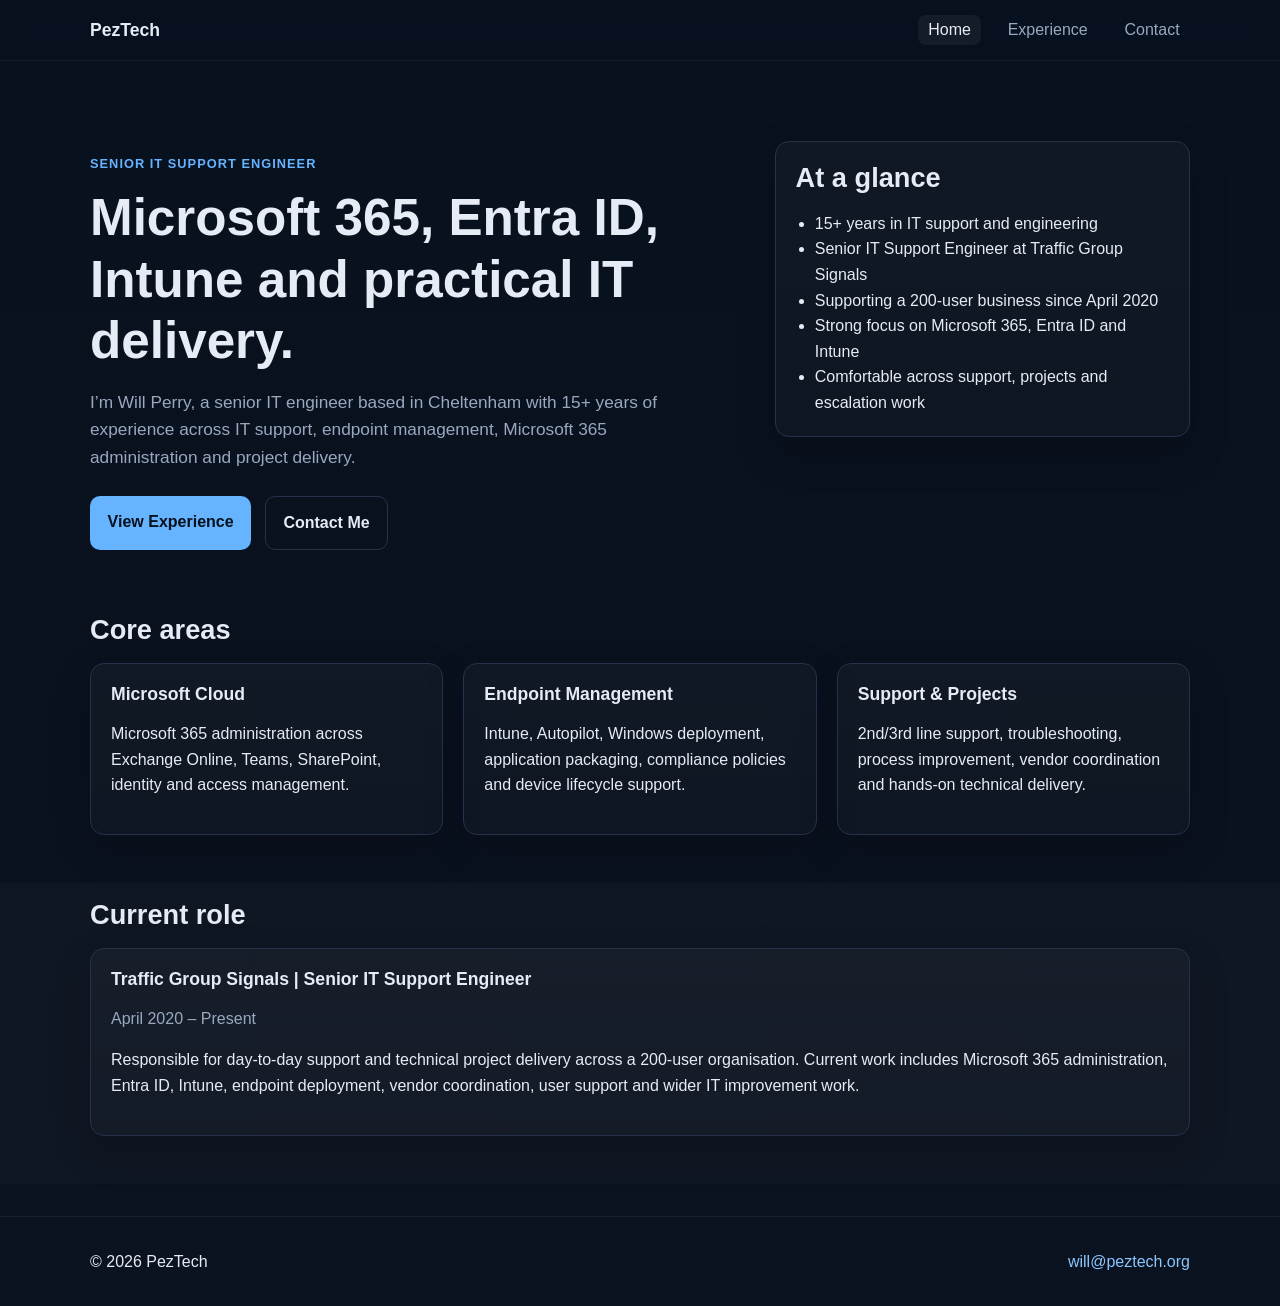
==== index.html @ cf20bdfb "Add files via upload" ====
<!DOCTYPE html>
<html lang="en">
<head>
  <meta charset="UTF-8" />
  <meta name="viewport" content="width=device-width, initial-scale=1.0" />
  <meta name="description" content="Will Perry - Senior IT Support Engineer specialising in Microsoft 365, Entra ID, Intune and project delivery." />
  <title>PezTech | Senior IT Support Engineer</title>
  <link rel="stylesheet" href="styles.css" />
</head>
<body>
  <header class="site-header">
    <div class="container nav-wrap">
      <a class="brand" href="index.html">PezTech</a>
      <nav>
        <ul class="nav">
          <li><a href="index.html" class="active">Home</a></li>
          <li><a href="experience.html">Experience</a></li>
          <li><a href="contact.html">Contact</a></li>
        </ul>
      </nav>
    </div>
  </header>

  <main>
    <section class="hero">
      <div class="container hero-grid">
        <div>
          <p class="eyebrow">Senior IT Support Engineer</p>
          <h1>Microsoft 365, Entra ID, Intune and practical IT delivery.</h1>
          <p class="lead">
            I’m Will Perry, a senior IT engineer based in Cheltenham with 15+ years of experience across IT support,
            endpoint management, Microsoft 365 administration and project delivery.
          </p>
          <div class="button-row">
            <a class="button" href="experience.html">View Experience</a>
            <a class="button button-secondary" href="contact.html">Contact Me</a>
          </div>
        </div>
        <aside class="card summary-card">
          <h2>At a glance</h2>
          <ul class="clean-list">
            <li>15+ years in IT support and engineering</li>
            <li>Senior IT Support Engineer at Traffic Group Signals</li>
            <li>Supporting a 200-user business since April 2020</li>
            <li>Strong focus on Microsoft 365, Entra ID and Intune</li>
            <li>Comfortable across support, projects and escalation work</li>
          </ul>
        </aside>
      </div>
    </section>

    <section class="section">
      <div class="container">
        <h2>Core areas</h2>
        <div class="grid three-up">
          <article class="card">
            <h3>Microsoft Cloud</h3>
            <p>Microsoft 365 administration across Exchange Online, Teams, SharePoint, identity and access management.</p>
          </article>
          <article class="card">
            <h3>Endpoint Management</h3>
            <p>Intune, Autopilot, Windows deployment, application packaging, compliance policies and device lifecycle support.</p>
          </article>
          <article class="card">
            <h3>Support & Projects</h3>
            <p>2nd/3rd line support, troubleshooting, process improvement, vendor coordination and hands-on technical delivery.</p>
          </article>
        </div>
      </div>
    </section>

    <section class="section section-alt">
      <div class="container">
        <h2>Current role</h2>
        <div class="card">
          <h3>Traffic Group Signals | Senior IT Support Engineer</h3>
          <p class="muted">April 2020 – Present</p>
          <p>
            Responsible for day-to-day support and technical project delivery across a 200-user organisation. Current work includes
            Microsoft 365 administration, Entra ID, Intune, endpoint deployment, vendor coordination, user support and wider IT improvement work.
          </p>
        </div>
      </div>
    </section>
  </main>

  <footer class="site-footer">
    <div class="container footer-wrap">
      <p>© <span id="year"></span> PezTech</p>
      <p><a href="mailto:will@peztech.org">will@peztech.org</a></p>
    </div>
  </footer>

  <script src="script.js"></script>
</body>
</html>
---- styles.css ----
:root {
  --bg: #0b1220;
  --panel: #121a2b;
  --panel-soft: #172136;
  --text: #e5ecf5;
  --muted: #99a8bf;
  --line: #26324a;
  --accent: #66b3ff;
  --accent-strong: #8bc6ff;
  --max: 1100px;
  --radius: 14px;
}

* { box-sizing: border-box; }
html { scroll-behavior: smooth; }
body {
  margin: 0;
  font-family: Inter, Segoe UI, Roboto, Arial, sans-serif;
  background: linear-gradient(180deg, #08111e 0%, #0b1220 100%);
  color: var(--text);
  line-height: 1.6;
}

a { color: var(--accent-strong); text-decoration: none; }
a:hover { text-decoration: underline; }

.container {
  width: min(100% - 2rem, var(--max));
  margin: 0 auto;
}
.narrow { width: min(100% - 2rem, 860px); }

.site-header {
  position: sticky;
  top: 0;
  z-index: 50;
  background: rgba(8, 17, 30, 0.9);
  backdrop-filter: blur(10px);
  border-bottom: 1px solid rgba(255,255,255,0.06);
}

.nav-wrap, .footer-wrap {
  display: flex;
  justify-content: space-between;
  align-items: center;
  gap: 1rem;
  padding: 1rem 0;
}

.brand {
  font-weight: 700;
  font-size: 1.1rem;
  color: var(--text);
}

.nav {
  list-style: none;
  display: flex;
  gap: 1rem;
  margin: 0;
  padding: 0;
}

.nav a {
  color: var(--muted);
  padding: 0.4rem 0.65rem;
  border-radius: 8px;
}

.nav a.active,
.nav a:hover {
  color: var(--text);
  background: rgba(255,255,255,0.05);
  text-decoration: none;
}

.hero, .page-header {
  padding: 5rem 0 3rem;
}

.hero-grid, .grid {
  display: grid;
  gap: 1.25rem;
}
.hero-grid { grid-template-columns: 1.6fr 1fr; align-items: start; }
.three-up { grid-template-columns: repeat(3, 1fr); }
.two-up { grid-template-columns: repeat(2, 1fr); }

.eyebrow {
  text-transform: uppercase;
  letter-spacing: 0.08em;
  color: var(--accent);
  font-size: 0.8rem;
  font-weight: 700;
}

h1, h2, h3 { line-height: 1.2; margin-top: 0; }
h1 { font-size: clamp(2.1rem, 4vw, 3.6rem); margin-bottom: 1rem; }
h2 { font-size: 1.7rem; margin-bottom: 1rem; }
h3 { font-size: 1.1rem; margin-bottom: 0.5rem; }

.lead {
  color: var(--muted);
  font-size: 1.08rem;
  max-width: 65ch;
}
.muted { color: var(--muted); }

.section { padding: 1rem 0 3rem; }
.section-alt { background: rgba(255,255,255,0.02); }

.card {
  background: linear-gradient(180deg, rgba(255,255,255,0.03), rgba(255,255,255,0.02));
  border: 1px solid var(--line);
  border-radius: var(--radius);
  padding: 1.25rem;
  box-shadow: 0 16px 40px rgba(0,0,0,0.18);
}

.button-row {
  display: flex;
  gap: 0.85rem;
  flex-wrap: wrap;
  margin-top: 1.5rem;
}

.button {
  display: inline-block;
  background: var(--accent);
  color: #06111f;
  font-weight: 700;
  padding: 0.85rem 1.1rem;
  border-radius: 10px;
}
.button:hover { text-decoration: none; filter: brightness(1.05); }
.button-secondary {
  background: transparent;
  color: var(--text);
  border: 1px solid var(--line);
}

.clean-list {
  margin: 0;
  padding-left: 1.2rem;
}

.timeline-item { margin-bottom: 1rem; }
.compact-grid .card p { margin-bottom: 0; }
.contact-card p { margin: 0.5rem 0; }

.site-footer {
  border-top: 1px solid rgba(255,255,255,0.06);
  margin-top: 2rem;
}

@media (max-width: 900px) {
  .hero-grid, .three-up, .two-up { grid-template-columns: 1fr; }
}

@media (max-width: 640px) {
  .nav-wrap, .footer-wrap {
    flex-direction: column;
    align-items: flex-start;
  }
  .nav {
    flex-wrap: wrap;
  }
  .hero, .page-header { padding-top: 3.5rem; }
}
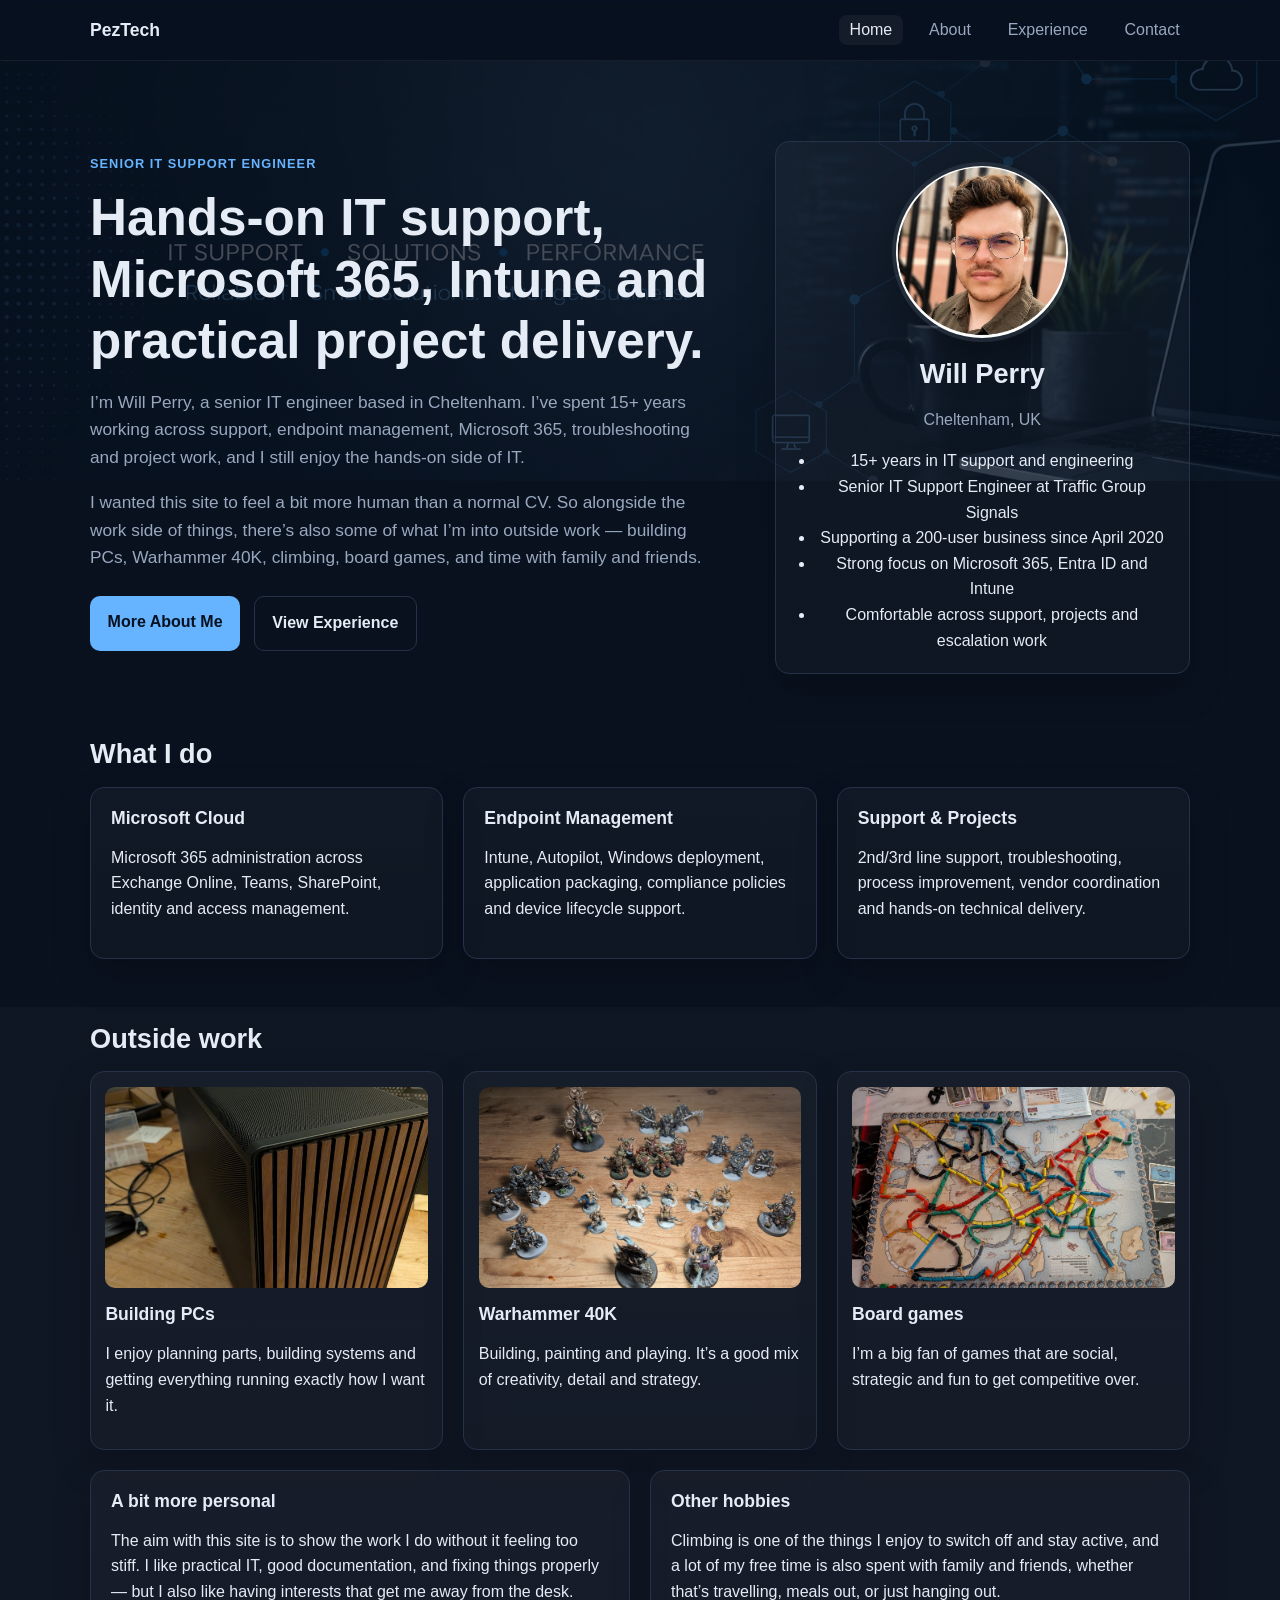
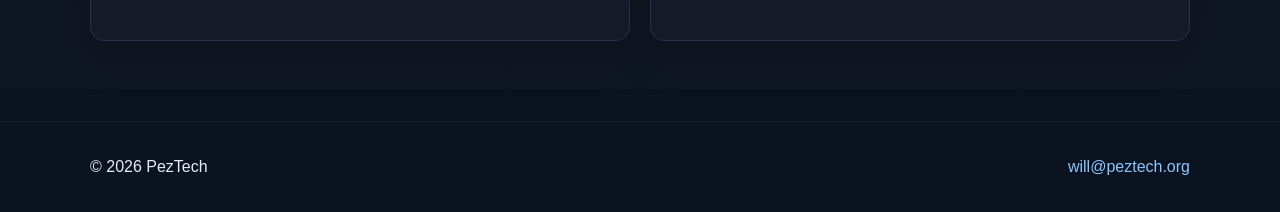
==== commit ed93790b: "Add files via upload" ====
--- a/index.html
+++ b/index.html
@@ -3,8 +3,8 @@
 <head>
   <meta charset="UTF-8" />
   <meta name="viewport" content="width=device-width, initial-scale=1.0" />
-  <meta name="description" content="Will Perry - Senior IT Support Engineer specialising in Microsoft 365, Entra ID, Intune and project delivery." />
-  <title>PezTech | Senior IT Support Engineer</title>
+  <meta name="description" content="Will Perry - Senior IT Support Engineer specialising in Microsoft 365, Entra ID, Intune and hands-on IT delivery." />
+  <title>PezTech | Will Perry</title>
   <link rel="stylesheet" href="styles.css" />
 </head>
 <body>
@@ -14,6 +14,7 @@
       <nav>
         <ul class="nav">
           <li><a href="index.html" class="active">Home</a></li>
+          <li><a href="about.html">About</a></li>
           <li><a href="experience.html">Experience</a></li>
           <li><a href="contact.html">Contact</a></li>
         </ul>
@@ -22,22 +23,33 @@
   </header>
 
   <main>
-    <section class="hero">
-      <div class="container hero-grid">
+    <section class="hero hero-with-banner">
+      <div class="hero-banner">
+        <img src="banner.png" alt="Tech themed banner" />
+      </div>
+      <div class="container hero-grid hero-grid-personal">
         <div>
           <p class="eyebrow">Senior IT Support Engineer</p>
-          <h1>Microsoft 365, Entra ID, Intune and practical IT delivery.</h1>
+          <h1>Hands-on IT support, Microsoft 365, Intune and practical project delivery.</h1>
           <p class="lead">
-            I’m Will Perry, a senior IT engineer based in Cheltenham with 15+ years of experience across IT support,
-            endpoint management, Microsoft 365 administration and project delivery.
+            I’m Will Perry, a senior IT engineer based in Cheltenham. I’ve spent 15+ years working across support,
+            endpoint management, Microsoft 365, troubleshooting and project work, and I still enjoy the hands-on side of IT.
+          </p>
+          <p class="lead">
+            I wanted this site to feel a bit more human than a normal CV. So alongside the work side of things,
+            there’s also some of what I’m into outside work — building PCs, Warhammer 40K, climbing,
+            board games, and time with family and friends.
           </p>
           <div class="button-row">
-            <a class="button" href="experience.html">View Experience</a>
-            <a class="button button-secondary" href="contact.html">Contact Me</a>
+            <a class="button" href="about.html">More About Me</a>
+            <a class="button button-secondary" href="experience.html">View Experience</a>
           </div>
         </div>
-        <aside class="card summary-card">
-          <h2>At a glance</h2>
+
+        <aside class="card profile-card">
+          <img class="profile-photo" src="profile.png" alt="Portrait of Will Perry" />
+          <h2>Will Perry</h2>
+          <p class="muted">Cheltenham, UK</p>
           <ul class="clean-list">
             <li>15+ years in IT support and engineering</li>
             <li>Senior IT Support Engineer at Traffic Group Signals</li>
@@ -51,7 +63,7 @@
 
     <section class="section">
       <div class="container">
-        <h2>Core areas</h2>
+        <h2>What I do</h2>
         <div class="grid three-up">
           <article class="card">
             <h3>Microsoft Cloud</h3>
@@ -71,14 +83,40 @@
 
     <section class="section section-alt">
       <div class="container">
-        <h2>Current role</h2>
-        <div class="card">
-          <h3>Traffic Group Signals | Senior IT Support Engineer</h3>
-          <p class="muted">April 2020 – Present</p>
-          <p>
-            Responsible for day-to-day support and technical project delivery across a 200-user organisation. Current work includes
-            Microsoft 365 administration, Entra ID, Intune, endpoint deployment, vendor coordination, user support and wider IT improvement work.
-          </p>
+        <h2>Outside work</h2>
+        <div class="grid hobby-preview-grid">
+          <article class="card hobby-preview">
+            <img class="content-image hobby-thumb" src="pc-final.jpg" alt="Completed PC build on a desk" />
+            <h3>Building PCs</h3>
+            <p>I enjoy planning parts, building systems and getting everything running exactly how I want it.</p>
+          </article>
+          <article class="card hobby-preview">
+            <img class="content-image hobby-thumb" src="deathguard-500pt.jpg" alt="Warhammer 40K army on a table" />
+            <h3>Warhammer 40K</h3>
+            <p>Building, painting and playing. It’s a good mix of creativity, detail and strategy.</p>
+          </article>
+          <article class="card hobby-preview">
+            <img class="content-image hobby-thumb" src="ticket-to-ride.jpg" alt="Board game laid out on a table" />
+            <h3>Board games</h3>
+            <p>I’m a big fan of games that are social, strategic and fun to get competitive over.</p>
+          </article>
+        </div>
+
+        <div class="grid two-up top-gap">
+          <div class="card">
+            <h3>A bit more personal</h3>
+            <p>
+              The aim with this site is to show the work I do without it feeling too stiff. I like practical IT,
+              good documentation, and fixing things properly — but I also like having interests that get me away from the desk.
+            </p>
+          </div>
+          <div class="card">
+            <h3>Other hobbies</h3>
+            <p>
+              Climbing is one of the things I enjoy to switch off and stay active, and a lot of my free time is
+              also spent with family and friends, whether that’s travelling, meals out, or just hanging out.
+            </p>
+          </div>
         </div>
       </div>
     </section>
--- a/styles.css
+++ b/styles.css
@@ -167,3 +167,155 @@
   }
   .hero, .page-header { padding-top: 3.5rem; }
 }
+
+
+.hero-with-banner {
+  position: relative;
+  overflow: hidden;
+}
+
+.hero-banner {
+  position: absolute;
+  inset: 0 0 auto 0;
+  height: 420px;
+  opacity: 0.26;
+  pointer-events: none;
+}
+
+.hero-banner img {
+  width: 100%;
+  height: 100%;
+  object-fit: cover;
+}
+
+.hero-grid-personal {
+  position: relative;
+  z-index: 1;
+}
+
+.profile-card {
+  text-align: center;
+}
+
+.profile-photo {
+  width: 180px;
+  height: 180px;
+  border-radius: 50%;
+  object-fit: cover;
+  display: block;
+  margin: 0 auto 1rem;
+  border: 4px solid rgba(255,255,255,0.08);
+  box-shadow: 0 18px 40px rgba(0,0,0,0.28);
+}
+
+.profile-photo-large {
+  width: 220px;
+  height: 220px;
+}
+
+.about-layout {
+  grid-template-columns: 0.95fr 1.05fr;
+  align-items: start;
+}
+
+.hobby-grid {
+  grid-template-columns: repeat(3, 1fr);
+}
+
+.hobby-list {
+  display: flex;
+  flex-wrap: wrap;
+  gap: 0.65rem;
+  margin-bottom: 1rem;
+}
+
+.tag {
+  display: inline-flex;
+  align-items: center;
+  padding: 0.45rem 0.75rem;
+  border-radius: 999px;
+  background: rgba(102,179,255,0.1);
+  color: var(--text);
+  border: 1px solid rgba(102,179,255,0.18);
+  font-size: 0.95rem;
+}
+
+.image-card {
+  padding: 0.75rem;
+}
+
+.content-image {
+  width: 100%;
+  height: auto;
+  display: block;
+  border-radius: calc(var(--radius) - 4px);
+}
+
+@media (max-width: 900px) {
+  .about-layout, .hobby-grid { grid-template-columns: 1fr; }
+  .hero-banner { height: 320px; }
+}
+
+
+
+.hobby-preview-grid {
+  grid-template-columns: repeat(3, 1fr);
+}
+
+.hobby-preview {
+  padding: 0.9rem;
+}
+
+.hobby-thumb {
+  aspect-ratio: 16 / 10;
+  object-fit: cover;
+  margin-bottom: 1rem;
+}
+
+.top-gap {
+  margin-top: 1.25rem;
+}
+
+.feature-rows {
+  grid-template-columns: 1fr;
+}
+
+.feature-row {
+  display: grid;
+  grid-template-columns: 1.05fr 1fr;
+  gap: 1.25rem;
+  align-items: center;
+  padding: 0.9rem;
+}
+
+.feature-row-reverse .feature-media {
+  order: 2;
+}
+
+.feature-row-reverse .feature-copy {
+  order: 1;
+}
+
+.feature-media {
+  min-width: 0;
+}
+
+.feature-image {
+  width: 100%;
+  aspect-ratio: 16 / 10;
+  object-fit: cover;
+  border-radius: calc(var(--radius) - 4px);
+}
+
+.feature-copy {
+  padding: 0.5rem;
+}
+
+@media (max-width: 900px) {
+  .hobby-preview-grid { grid-template-columns: 1fr; }
+  .feature-row { grid-template-columns: 1fr; }
+  .feature-row-reverse .feature-media,
+  .feature-row-reverse .feature-copy {
+    order: initial;
+  }
+}
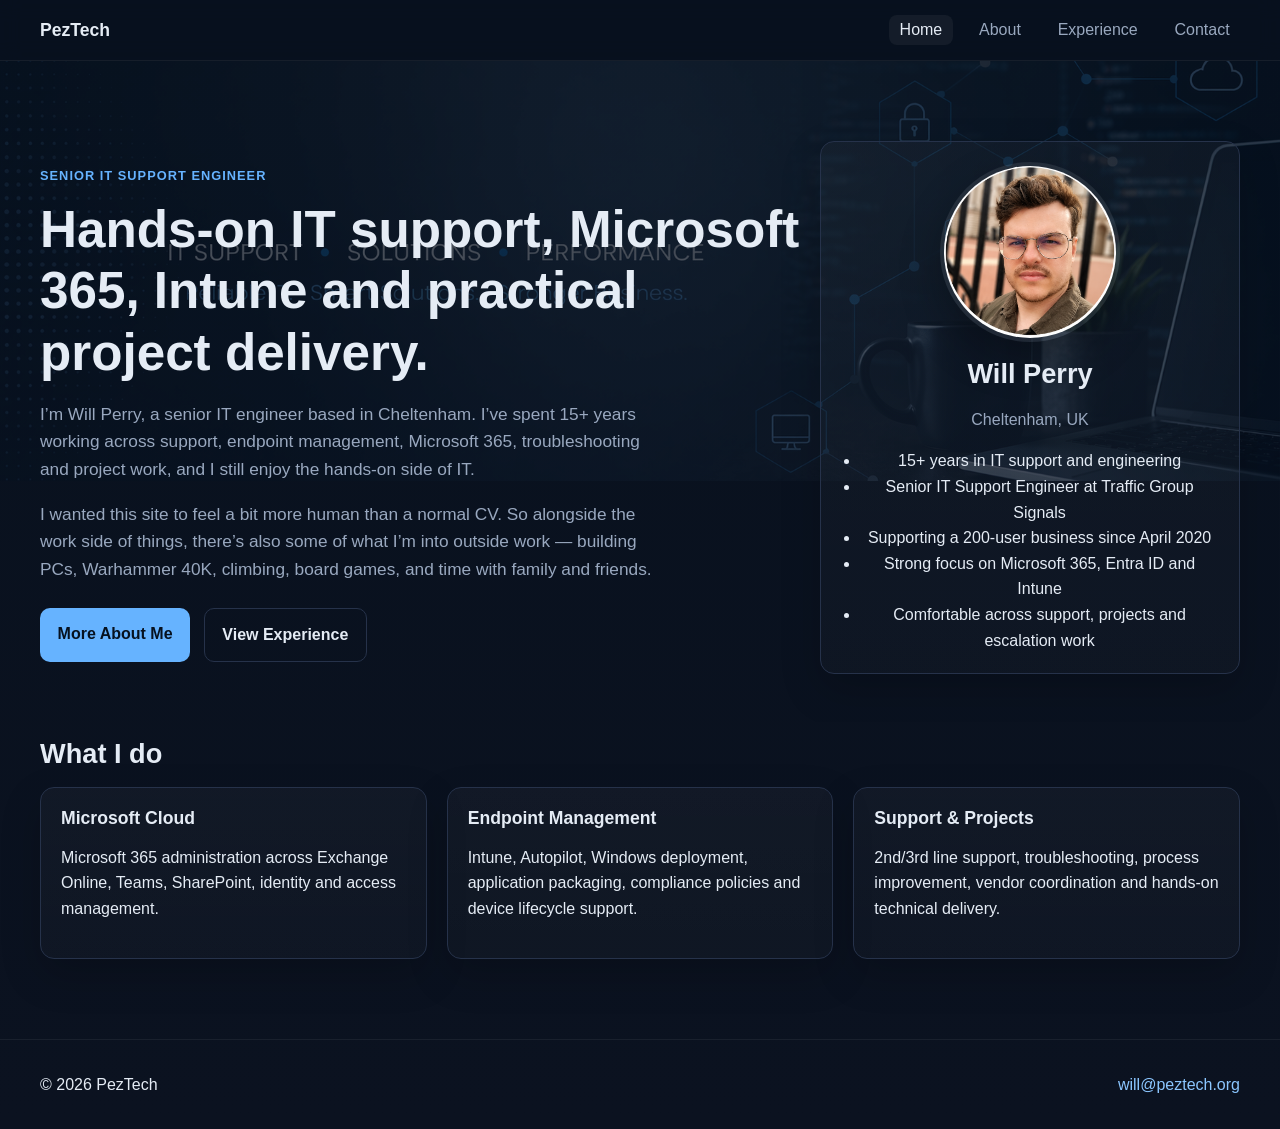
==== commit 6335f160: "Add files via upload" ====
--- a/index.html
+++ b/index.html
@@ -81,45 +81,6 @@
       </div>
     </section>
 
-    <section class="section section-alt">
-      <div class="container">
-        <h2>Outside work</h2>
-        <div class="grid hobby-preview-grid">
-          <article class="card hobby-preview">
-            <img class="content-image hobby-thumb" src="pc-final.jpg" alt="Completed PC build on a desk" />
-            <h3>Building PCs</h3>
-            <p>I enjoy planning parts, building systems and getting everything running exactly how I want it.</p>
-          </article>
-          <article class="card hobby-preview">
-            <img class="content-image hobby-thumb" src="deathguard-500pt.jpg" alt="Warhammer 40K army on a table" />
-            <h3>Warhammer 40K</h3>
-            <p>Building, painting and playing. It’s a good mix of creativity, detail and strategy.</p>
-          </article>
-          <article class="card hobby-preview">
-            <img class="content-image hobby-thumb" src="ticket-to-ride.jpg" alt="Board game laid out on a table" />
-            <h3>Board games</h3>
-            <p>I’m a big fan of games that are social, strategic and fun to get competitive over.</p>
-          </article>
-        </div>
-
-        <div class="grid two-up top-gap">
-          <div class="card">
-            <h3>A bit more personal</h3>
-            <p>
-              The aim with this site is to show the work I do without it feeling too stiff. I like practical IT,
-              good documentation, and fixing things properly — but I also like having interests that get me away from the desk.
-            </p>
-          </div>
-          <div class="card">
-            <h3>Other hobbies</h3>
-            <p>
-              Climbing is one of the things I enjoy to switch off and stay active, and a lot of my free time is
-              also spent with family and friends, whether that’s travelling, meals out, or just hanging out.
-            </p>
-          </div>
-        </div>
-      </div>
-    </section>
   </main>
 
   <footer class="site-footer">
--- a/styles.css
+++ b/styles.css
@@ -319,3 +319,59 @@
     order: initial;
   }
 }
+
+
+/* Layout fixes */
+.container { width: min(100% - 2rem, 1200px); }
+.narrow { width: min(100% - 2rem, 960px); }
+
+.hero-grid {
+  grid-template-columns: minmax(0, 1.25fr) minmax(320px, 420px);
+  align-items: center;
+}
+
+.profile-card {
+  max-width: 420px;
+  justify-self: end;
+}
+
+.feature-rows {
+  gap: 1.25rem;
+}
+
+.feature-row {
+  grid-template-columns: minmax(280px, 420px) minmax(0, 1fr);
+}
+
+.feature-image {
+  width: 100%;
+  height: 280px;
+  object-fit: cover;
+}
+
+.feature-copy p:last-child {
+  margin-bottom: 0;
+}
+
+.page-header {
+  padding-bottom: 2rem;
+}
+
+@media (max-width: 900px) {
+  .hero-grid {
+    grid-template-columns: 1fr;
+  }
+
+  .profile-card {
+    max-width: none;
+    justify-self: stretch;
+  }
+
+  .feature-row {
+    grid-template-columns: 1fr;
+  }
+
+  .feature-image {
+    height: 220px;
+  }
+}
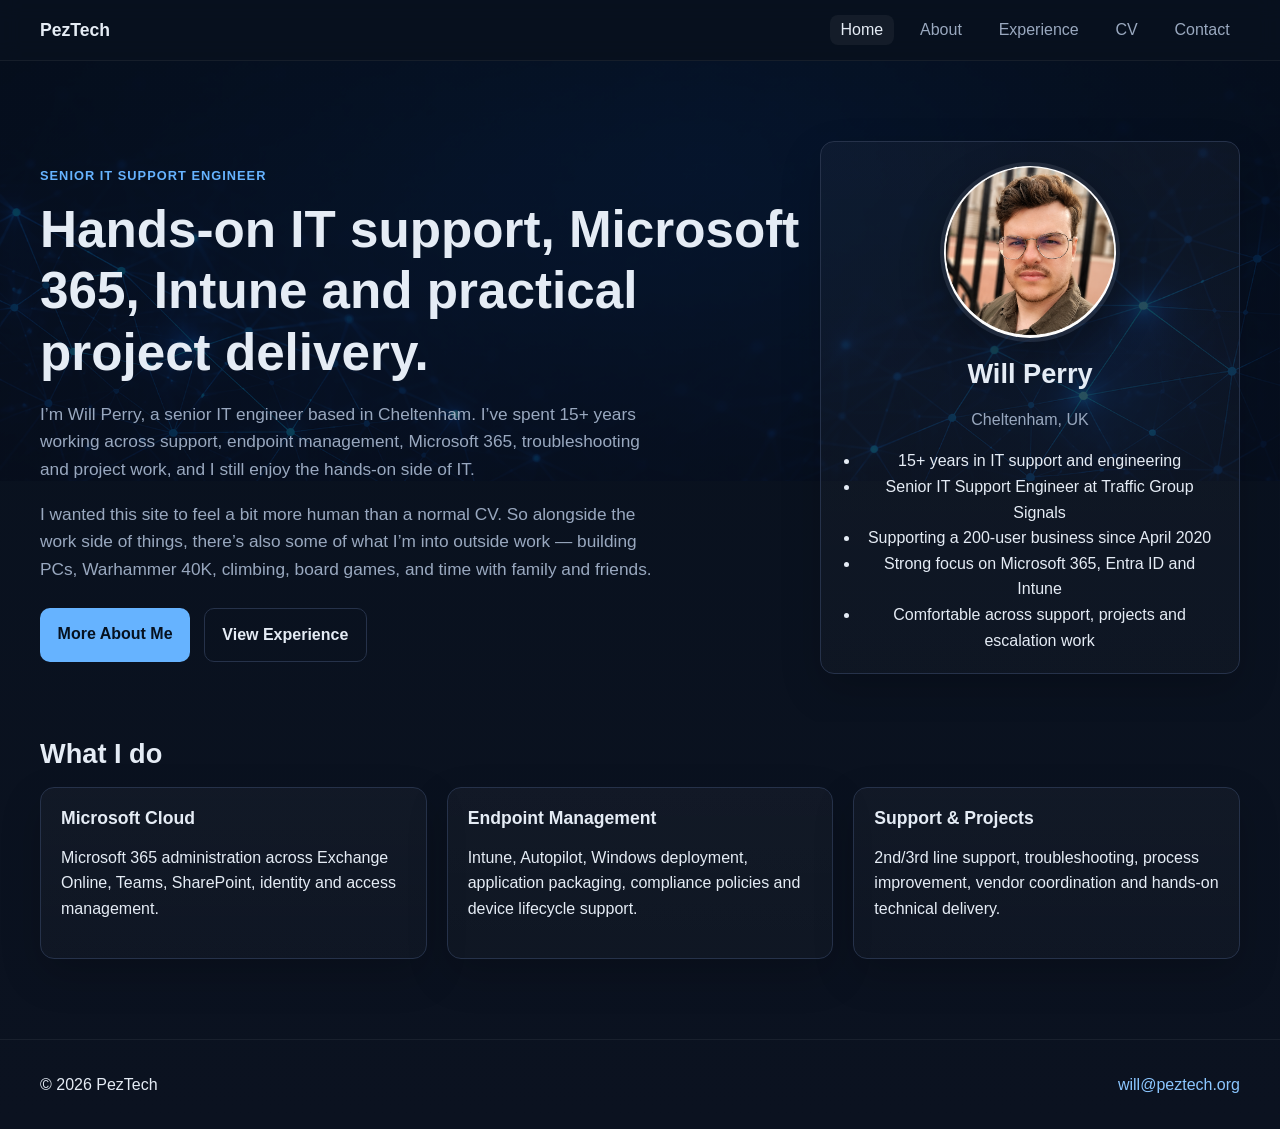
==== commit 0a795ecc: "Update index.html" ====
--- a/index.html
+++ b/index.html
@@ -16,6 +16,7 @@
           <li><a href="index.html" class="active">Home</a></li>
           <li><a href="about.html">About</a></li>
           <li><a href="experience.html">Experience</a></li>
+          <li><a href="cv.html">CV</a></li>
           <li><a href="contact.html">Contact</a></li>
         </ul>
       </nav>
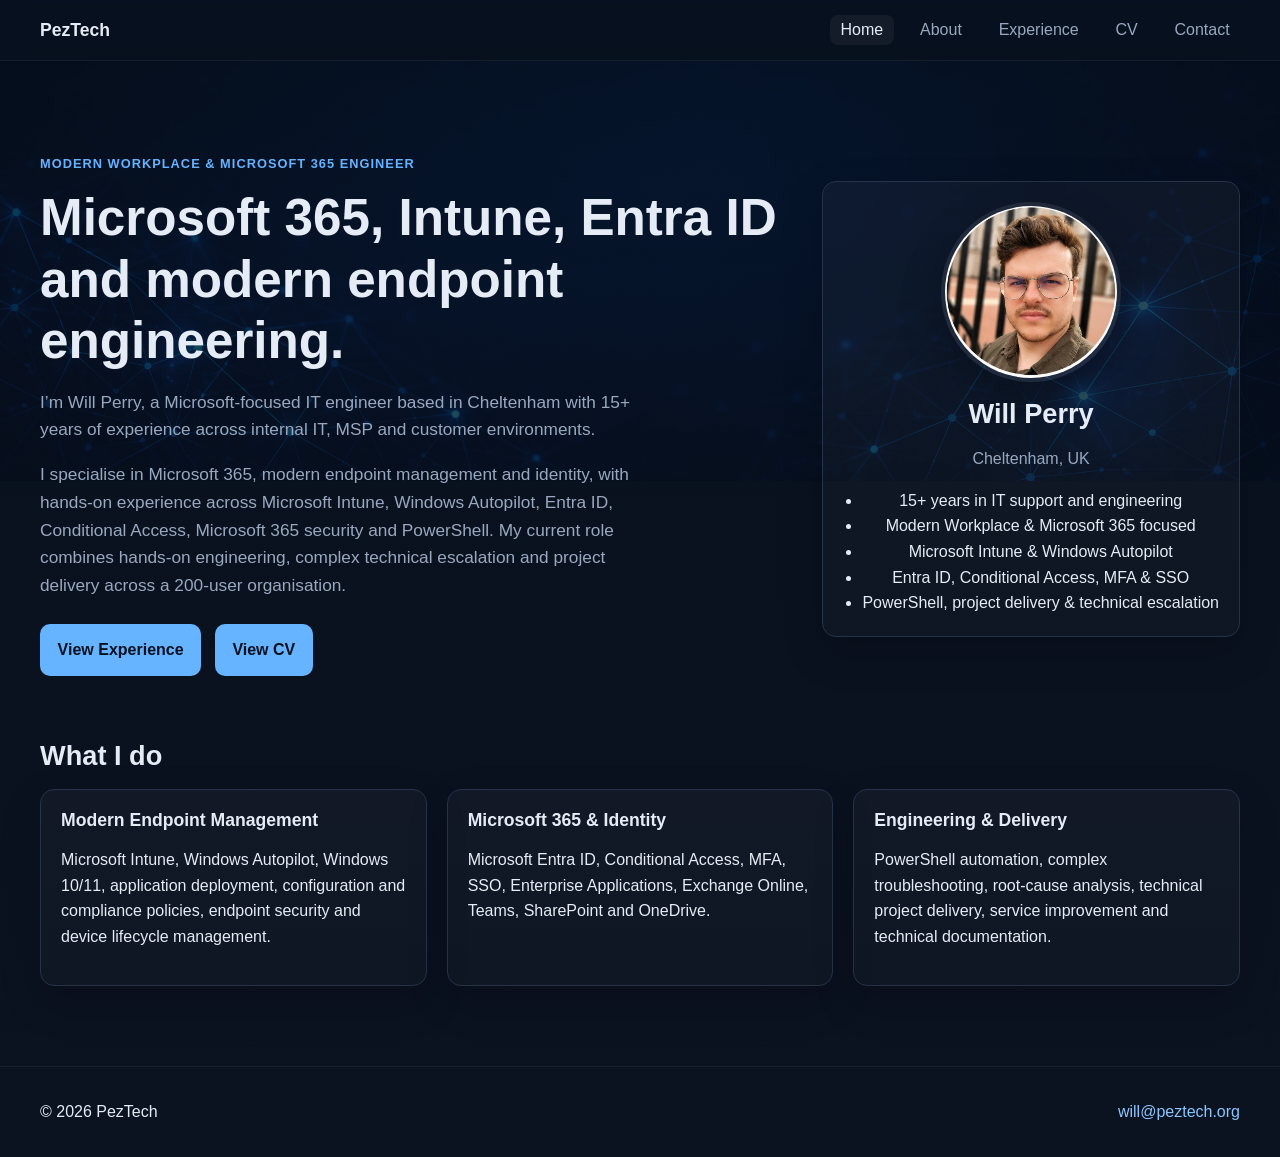
==== commit 01f9aae1: "Refresh PezTech site for Modern Workplace roles Updated site content to better reflect current Micro" ====
--- a/index.html
+++ b/index.html
@@ -3,8 +3,8 @@
 <head>
   <meta charset="UTF-8" />
   <meta name="viewport" content="width=device-width, initial-scale=1.0" />
-  <meta name="description" content="Will Perry - Senior IT Support Engineer specialising in Microsoft 365, Entra ID, Intune and hands-on IT delivery." />
-  <title>PezTech | Will Perry</title>
+  <meta name="description" content="Will Perry - Modern Workplace and Microsoft 365 Engineer specialising in Microsoft Intune, Windows Autopilot, Entra ID, endpoint management and Microsoft 365." />
+  <title>PezTech | Will Perry - Modern Workplace Engineer</title>
   <link rel="stylesheet" href="styles.css" />
 </head>
 <body>
@@ -28,22 +28,28 @@
       <div class="hero-banner">
         <img src="banner.png" alt="Tech themed banner" />
       </div>
+
       <div class="container hero-grid hero-grid-personal">
         <div>
-          <p class="eyebrow">Senior IT Support Engineer</p>
-          <h1>Hands-on IT support, Microsoft 365, Intune and practical project delivery.</h1>
+          <p class="eyebrow">Modern Workplace &amp; Microsoft 365 Engineer</p>
+
+          <h1>Microsoft 365, Intune, Entra ID and modern endpoint engineering.</h1>
+
           <p class="lead">
-            I’m Will Perry, a senior IT engineer based in Cheltenham. I’ve spent 15+ years working across support,
-            endpoint management, Microsoft 365, troubleshooting and project work, and I still enjoy the hands-on side of IT.
+            I’m Will Perry, a Microsoft-focused IT engineer based in Cheltenham with 15+ years of experience
+            across internal IT, MSP and customer environments.
           </p>
+
           <p class="lead">
-            I wanted this site to feel a bit more human than a normal CV. So alongside the work side of things,
-            there’s also some of what I’m into outside work — building PCs, Warhammer 40K, climbing,
-            board games, and time with family and friends.
+            I specialise in Microsoft 365, modern endpoint management and identity, with hands-on experience
+            across Microsoft Intune, Windows Autopilot, Entra ID, Conditional Access, Microsoft 365 security
+            and PowerShell. My current role combines hands-on engineering, complex technical escalation and
+            project delivery across a 200-user organisation.
           </p>
+
           <div class="button-row">
-            <a class="button" href="about.html">More About Me</a>
-            <a class="button button-secondary" href="experience.html">View Experience</a>
+            <a class="button" href="experience.html">View Experience</a>
+            <a class="button button-secondary" href="cv.html">View CV</a>
           </div>
         </div>
 
@@ -51,12 +57,13 @@
           <img class="profile-photo" src="profile.png" alt="Portrait of Will Perry" />
           <h2>Will Perry</h2>
           <p class="muted">Cheltenham, UK</p>
+
           <ul class="clean-list">
             <li>15+ years in IT support and engineering</li>
-            <li>Senior IT Support Engineer at Traffic Group Signals</li>
-            <li>Supporting a 200-user business since April 2020</li>
-            <li>Strong focus on Microsoft 365, Entra ID and Intune</li>
-            <li>Comfortable across support, projects and escalation work</li>
+            <li>Modern Workplace &amp; Microsoft 365 focused</li>
+            <li>Microsoft Intune &amp; Windows Autopilot</li>
+            <li>Entra ID, Conditional Access, MFA &amp; SSO</li>
+            <li>PowerShell, project delivery &amp; technical escalation</li>
           </ul>
         </aside>
       </div>
@@ -65,23 +72,34 @@
     <section class="section">
       <div class="container">
         <h2>What I do</h2>
+
         <div class="grid three-up">
           <article class="card">
-            <h3>Microsoft Cloud</h3>
-            <p>Microsoft 365 administration across Exchange Online, Teams, SharePoint, identity and access management.</p>
+            <h3>Modern Endpoint Management</h3>
+            <p>
+              Microsoft Intune, Windows Autopilot, Windows 10/11, application deployment,
+              configuration and compliance policies, endpoint security and device lifecycle management.
+            </p>
           </article>
+
           <article class="card">
-            <h3>Endpoint Management</h3>
-            <p>Intune, Autopilot, Windows deployment, application packaging, compliance policies and device lifecycle support.</p>
+            <h3>Microsoft 365 &amp; Identity</h3>
+            <p>
+              Microsoft Entra ID, Conditional Access, MFA, SSO, Enterprise Applications,
+              Exchange Online, Teams, SharePoint and OneDrive.
+            </p>
           </article>
+
           <article class="card">
-            <h3>Support & Projects</h3>
-            <p>2nd/3rd line support, troubleshooting, process improvement, vendor coordination and hands-on technical delivery.</p>
+            <h3>Engineering &amp; Delivery</h3>
+            <p>
+              PowerShell automation, complex troubleshooting, root-cause analysis, technical project
+              delivery, service improvement and technical documentation.
+            </p>
           </article>
         </div>
       </div>
     </section>
-
   </main>
 
   <footer class="site-footer">
@@ -93,4 +111,4 @@
 
   <script src="script.js"></script>
 </body>
-</html>
+</html>
--- a/styles.css
+++ b/styles.css
@@ -133,7 +133,7 @@
   border-radius: 10px;
 }
 .button:hover { text-decoration: none; filter: brightness(1.05); }
-.button-secondary {
+.button.secondary {
   background: transparent;
   color: var(--text);
   border: 1px solid var(--line);
@@ -375,3 +375,73 @@
     height: 220px;
   }
 }
+/* CV Page */
+
+.cv-actions {
+  display: flex;
+  justify-content: center;
+  align-items: center;
+  gap: 1rem;
+  flex-wrap: wrap;
+  margin-bottom: 2rem;
+}
+
+.cv-actions .button {
+  min-width: 150px;
+  text-align: center;
+}
+
+.button.secondary {
+  background: transparent;
+  color: var(--text);
+  border: 1px solid var(--line);
+}
+
+.button.secondary:hover {
+  background: rgba(255, 255, 255, 0.05);
+}
+
+/* Embedded PDF */
+
+.cv-embed {
+  width: 100%;
+  max-width: 1000px;
+  margin: 0 auto;
+  background: #ffffff;
+  border: 1px solid var(--line);
+  border-radius: var(--radius);
+  overflow: hidden;
+  box-shadow: 0 16px 40px rgba(0, 0, 0, 0.25);
+}
+
+.cv-embed object {
+  display: block;
+  width: 100%;
+  height: 1150px;
+  border: 0;
+}
+
+/* PDF fallback */
+
+.cv-embed .card {
+  margin: 2rem;
+  text-align: center;
+  color: var(--text);
+  background: var(--panel);
+}
+
+/* Mobile */
+
+@media (max-width: 768px) {
+  .cv-actions {
+    align-items: stretch;
+  }
+
+  .cv-actions .button {
+    flex: 1 1 160px;
+  }
+
+  .cv-embed object {
+    height: 750px;
+  }
+}
